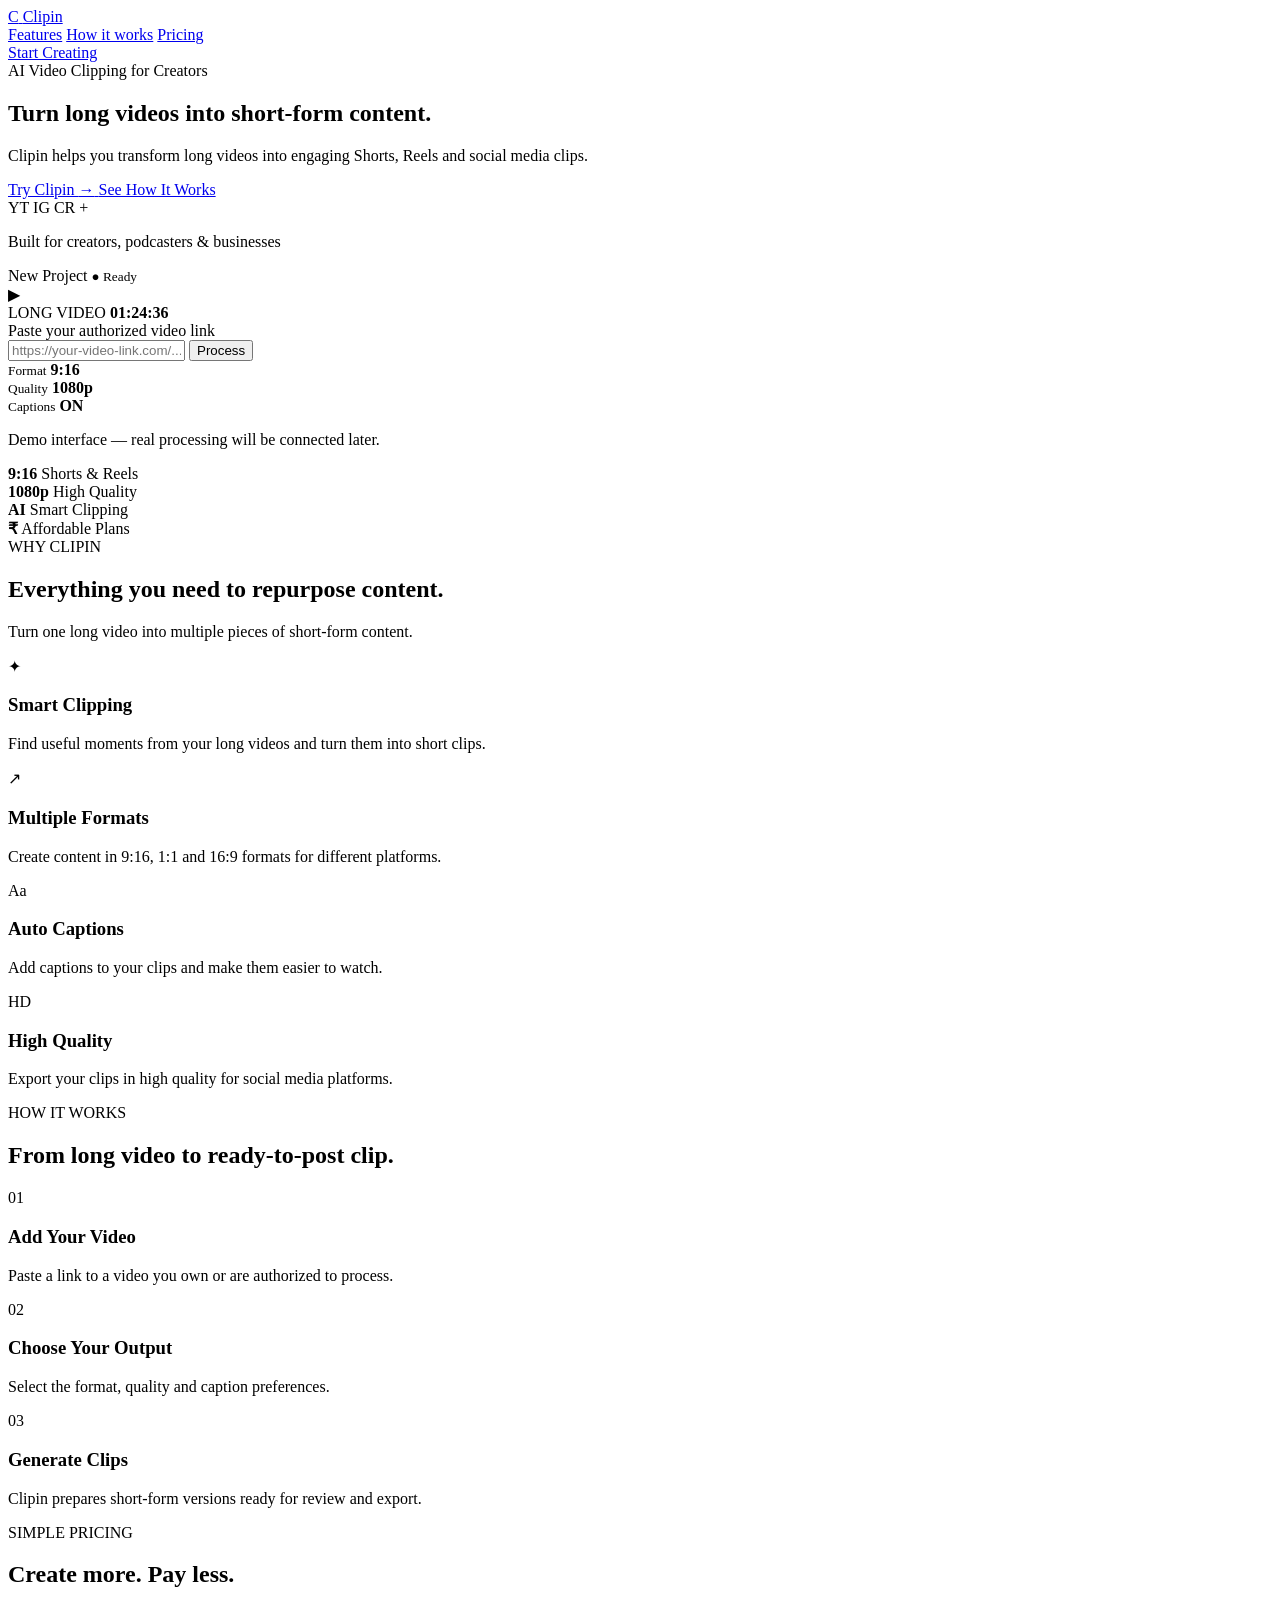
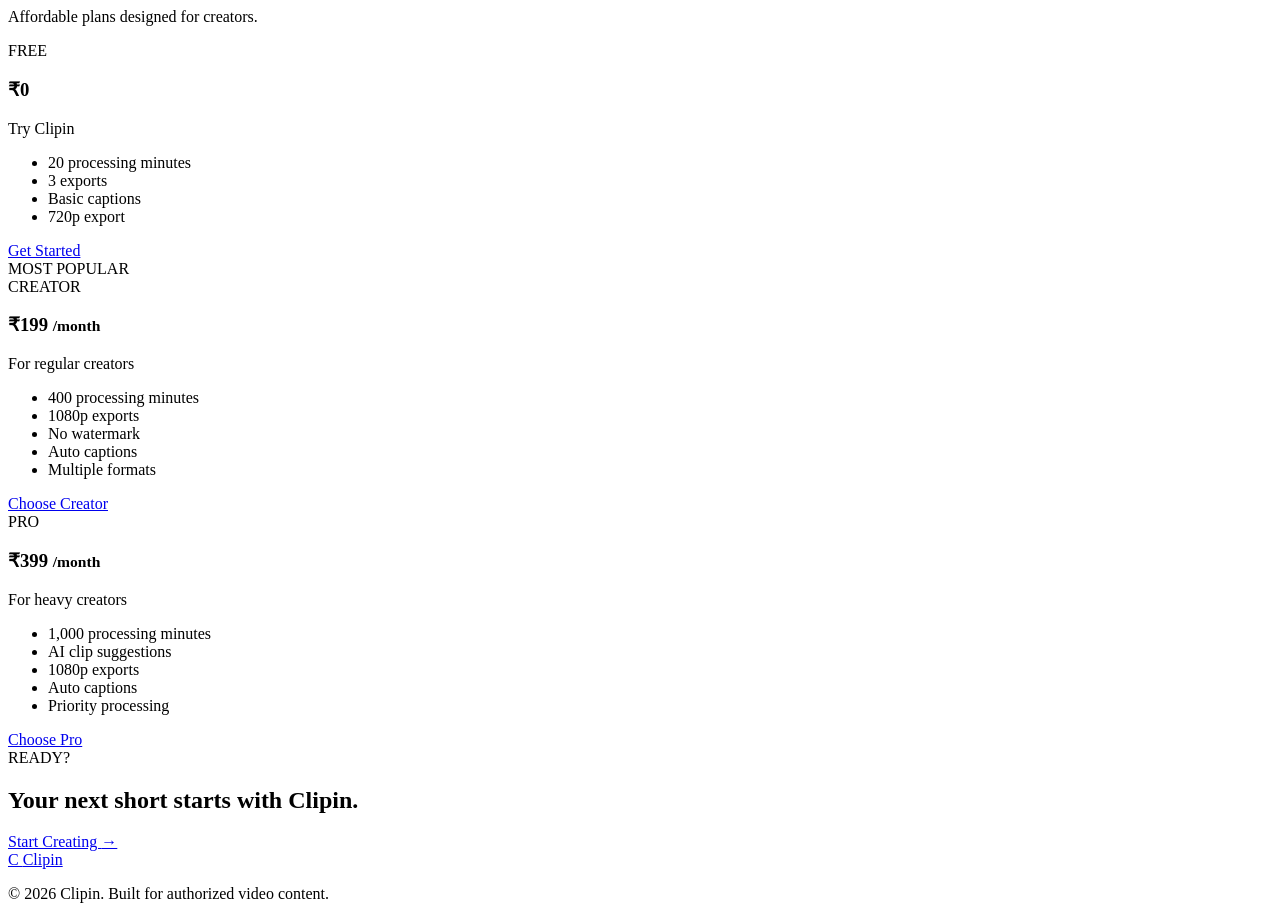
==== index.html @ d1d2505f "Create index.html" ====
<!DOCTYPE html>
<html lang="en">
<head>
  <meta charset="UTF-8">
  <meta name="viewport" content="width=device-width, initial-scale=1.0">

  <title>Clipin — Turn Long Videos Into Short Clips</title>

  <meta
    name="description"
    content="Clipin helps creators turn long videos into engaging short-form content."
  >

  <link rel="preconnect" href="https://fonts.googleapis.com">
  <link rel="preconnect" href="https://fonts.gstatic.com" crossorigin>

  <link
    href="https://fonts.googleapis.com/css2?family=Inter:wght@400;500;600;700;800&display=swap"
    rel="stylesheet"
  >

  <link rel="stylesheet" href="style.css">
</head>

<body>

  <!-- NAVBAR -->
  <header class="navbar">

    <a href="#" class="logo">
      <span class="logo-icon">C</span>
      <span>Clipin</span>
    </a>

    <nav class="nav-links">
      <a href="#features">Features</a>
      <a href="#how-it-works">How it works</a>
      <a href="#pricing">Pricing</a>
    </nav>

    <a href="#start" class="nav-button">
      Start Creating
    </a>

  </header>


  <!-- HERO -->
  <main>

    <section class="hero" id="start">

      <div class="glow glow-1"></div>
      <div class="glow glow-2"></div>

      <div class="hero-content">

        <div class="badge">
          <span></span>
          AI Video Clipping for Creators
        </div>

        <h1>
          Turn long videos into
          <span>short-form content.</span>
        </h1>

        <p>
          Clipin helps you transform long videos into engaging
          Shorts, Reels and social media clips.
        </p>

        <div class="hero-buttons">

          <a href="#demo" class="btn btn-primary">
            Try Clipin
            <span>→</span>
          </a>

          <a href="#how-it-works" class="btn btn-secondary">
            See How It Works
          </a>

        </div>

        <div class="trust">

          <div class="mini-users">
            <span>YT</span>
            <span>IG</span>
            <span>CR</span>
            <span>+</span>
          </div>

          <p>
            Built for creators, podcasters & businesses
          </p>

        </div>

      </div>


      <!-- DEMO CARD -->
      <div class="demo-card" id="demo">

        <div class="window-header">

          <div class="window-dots">
            <i></i>
            <i></i>
            <i></i>
          </div>

          <span>New Project</span>

          <small>
            ● Ready
          </small>

        </div>


        <div class="video-box">

          <div class="play-button">
            ▶
          </div>

          <span>LONG VIDEO</span>

          <strong>
            01:24:36
          </strong>

        </div>


        <div class="video-controls">

          <label>
            Paste your authorized video link
          </label>

          <div class="input-box">

            <input
              type="text"
              id="videoLink"
              placeholder="https://your-video-link.com/..."
            >

            <button onclick="processDemo()">
              Process
            </button>

          </div>


          <div class="options">

            <div>
              <small>Format</small>
              <strong>9:16</strong>
            </div>

            <div>
              <small>Quality</small>
              <strong>1080p</strong>
            </div>

            <div>
              <small>Captions</small>
              <strong>ON</strong>
            </div>

          </div>

        </div>

        <p class="demo-message" id="demoMessage">
          Demo interface — real processing will be connected later.
        </p>

      </div>

    </section>


    <!-- STATS -->

    <section class="stats">

      <div>
        <strong>9:16</strong>
        <span>Shorts & Reels</span>
      </div>

      <div>
        <strong>1080p</strong>
        <span>High Quality</span>
      </div>

      <div>
        <strong>AI</strong>
        <span>Smart Clipping</span>
      </div>

      <div>
        <strong>₹</strong>
        <span>Affordable Plans</span>
      </div>

    </section>


    <!-- FEATURES -->

    <section class="section" id="features">

      <div class="section-heading">

        <span class="eyebrow">
          WHY CLIPIN
        </span>

        <h2>
          Everything you need to repurpose content.
        </h2>

        <p>
          Turn one long video into multiple pieces of
          short-form content.
        </p>

      </div>


      <div class="feature-grid">

        <article class="feature-card">

          <div class="feature-icon">
            ✦
          </div>

          <h3>
            Smart Clipping
          </h3>

          <p>
            Find useful moments from your long videos
            and turn them into short clips.
          </p>

        </article>


        <article class="feature-card">

          <div class="feature-icon">
            ↗
          </div>

          <h3>
            Multiple Formats
          </h3>

          <p>
            Create content in 9:16, 1:1 and 16:9 formats
            for different platforms.
          </p>

        </article>


        <article class="feature-card">

          <div class="feature-icon">
            Aa
          </div>

          <h3>
            Auto Captions
          </h3>

          <p>
            Add captions to your clips and make them
            easier to watch.
          </p>

        </article>


        <article class="feature-card">

          <div class="feature-icon">
            HD
          </div>

          <h3>
            High Quality
          </h3>

          <p>
            Export your clips in high quality for
            social media platforms.
          </p>

        </article>

      </div>

    </section>


    <!-- HOW IT WORKS -->

    <section class="section workflow" id="how-it-works">

      <div class="section-heading">

        <span class="eyebrow">
          HOW IT WORKS
        </span>

        <h2>
          From long video to ready-to-post clip.
        </h2>

      </div>


      <div class="steps">

        <div class="step">

          <span>01</span>

          <h3>
            Add Your Video
          </h3>

          <p>
            Paste a link to a video you own or are
            authorized to process.
          </p>

        </div>


        <div class="step">

          <span>02</span>

          <h3>
            Choose Your Output
          </h3>

          <p>
            Select the format, quality and caption
            preferences.
          </p>

        </div>


        <div class="step">

          <span>03</span>

          <h3>
            Generate Clips
          </h3>

          <p>
            Clipin prepares short-form versions
            ready for review and export.
          </p>

        </div>

      </div>

    </section>


    <!-- PRICING -->

    <section class="section pricing" id="pricing">

      <div class="section-heading">

        <span class="eyebrow">
          SIMPLE PRICING
        </span>

        <h2>
          Create more. Pay less.
        </h2>

        <p>
          Affordable plans designed for creators.
        </p>

      </div>


      <div class="pricing-grid">


        <!-- FREE -->

        <article class="price-card">

          <span>
            FREE
          </span>

          <h3>
            ₹0
          </h3>

          <p>
            Try Clipin
          </p>

          <ul>
            <li>20 processing minutes</li>
            <li>3 exports</li>
            <li>Basic captions</li>
            <li>720p export</li>
          </ul>

          <a href="#start">
            Get Started
          </a>

        </article>


        <!-- CREATOR -->

        <article class="price-card featured">

          <div class="popular">
            MOST POPULAR
          </div>

          <span>
            CREATOR
          </span>

          <h3>
            ₹199
            <small>/month</small>
          </h3>

          <p>
            For regular creators
          </p>

          <ul>
            <li>400 processing minutes</li>
            <li>1080p exports</li>
            <li>No watermark</li>
            <li>Auto captions</li>
            <li>Multiple formats</li>
          </ul>

          <a href="#start">
            Choose Creator
          </a>

        </article>


        <!-- PRO -->

        <article class="price-card">

          <span>
            PRO
          </span>

          <h3>
            ₹399
            <small>/month</small>
          </h3>

          <p>
            For heavy creators
          </p>

          <ul>
            <li>1,000 processing minutes</li>
            <li>AI clip suggestions</li>
            <li>1080p exports</li>
            <li>Auto captions</li>
            <li>Priority processing</li>
          </ul>

          <a href="#start">
            Choose Pro
          </a>

        </article>

      </div>

    </section>


    <!-- FINAL CTA -->

    <section class="final-cta">

      <div>

        <span class="eyebrow">
          READY?
        </span>

        <h2>
          Your next short starts with Clipin.
        </h2>

      </div>

      <a href="#start" class="btn btn-primary">
        Start Creating
        <span>→</span>
      </a>

    </section>

  </main>


  <!-- FOOTER -->

  <footer>

    <a href="#" class="logo">
      <span class="logo-icon">
        C
      </span>

      <span>
        Clipin
      </span>
    </a>

    <p>
      © 2026 Clipin. Built for authorized video content.
    </p>

  </footer>


  <script src="script.js"></script>

</body>
</html>
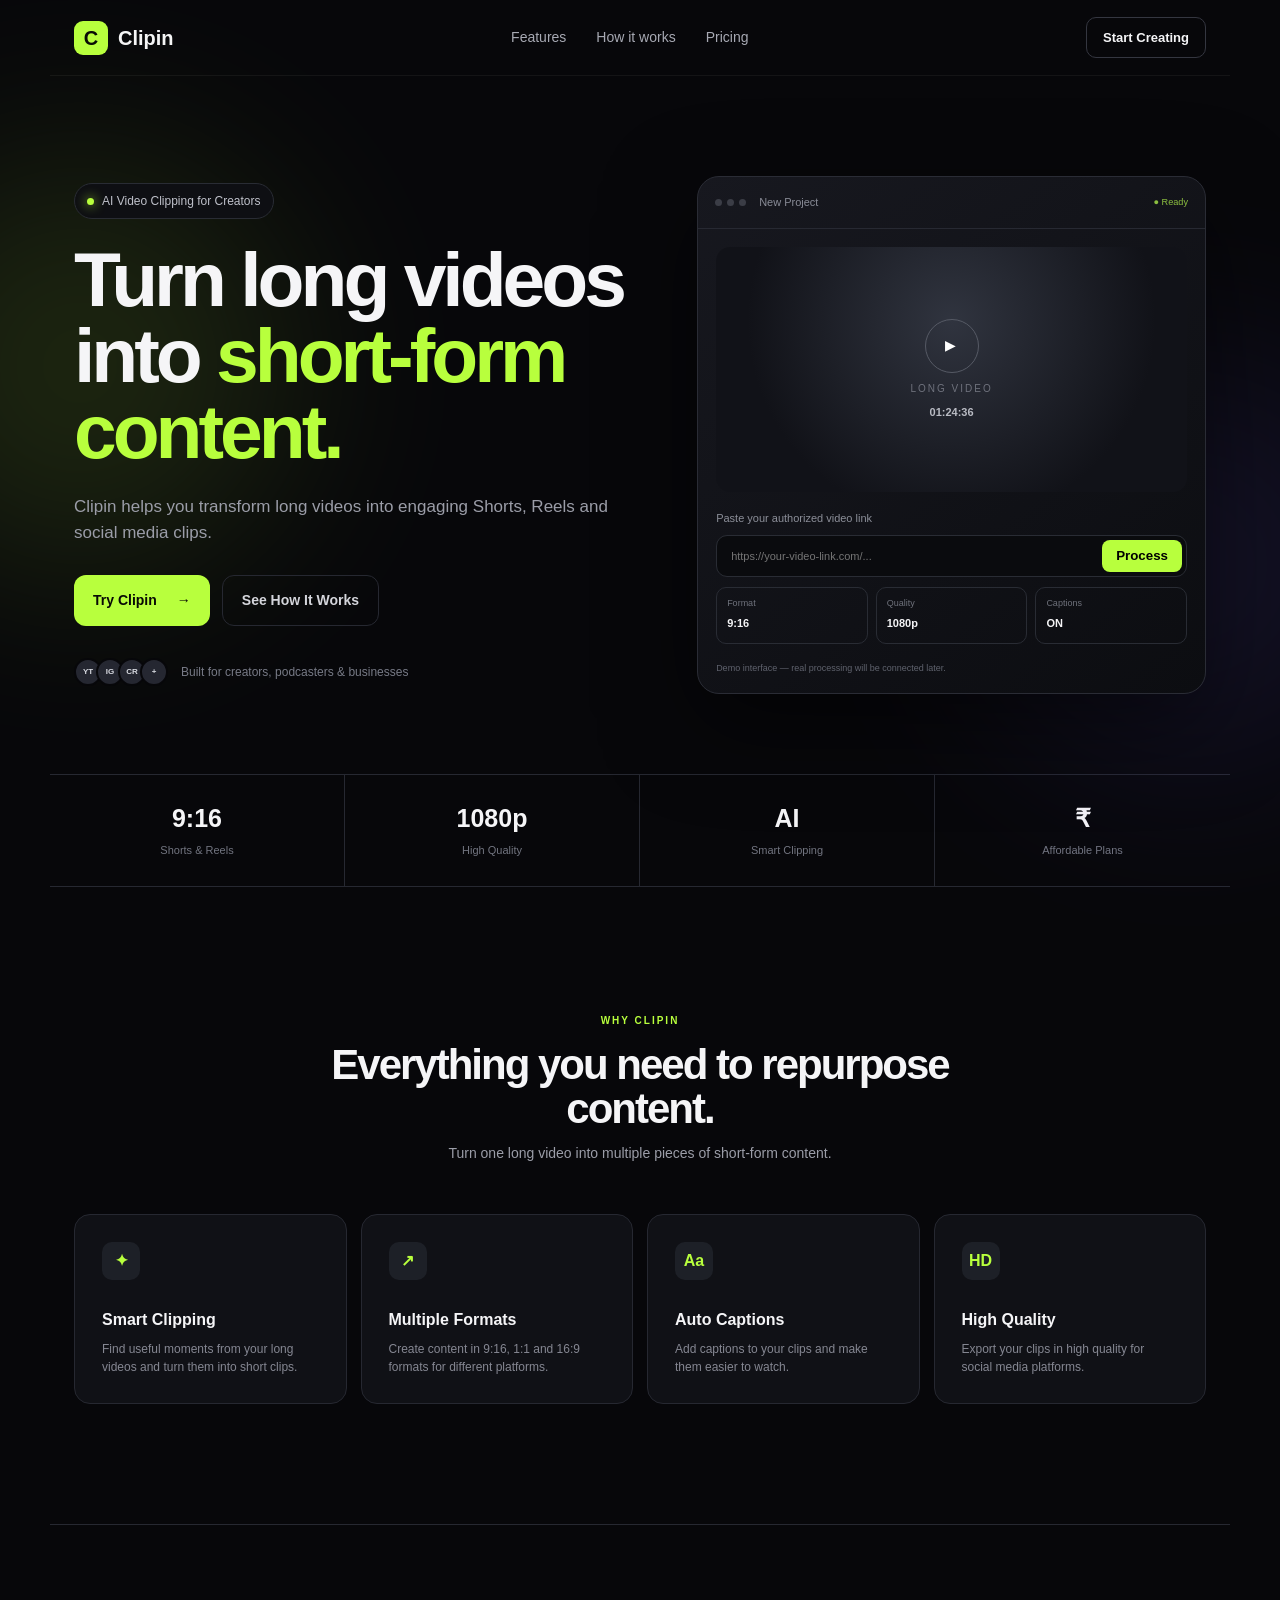
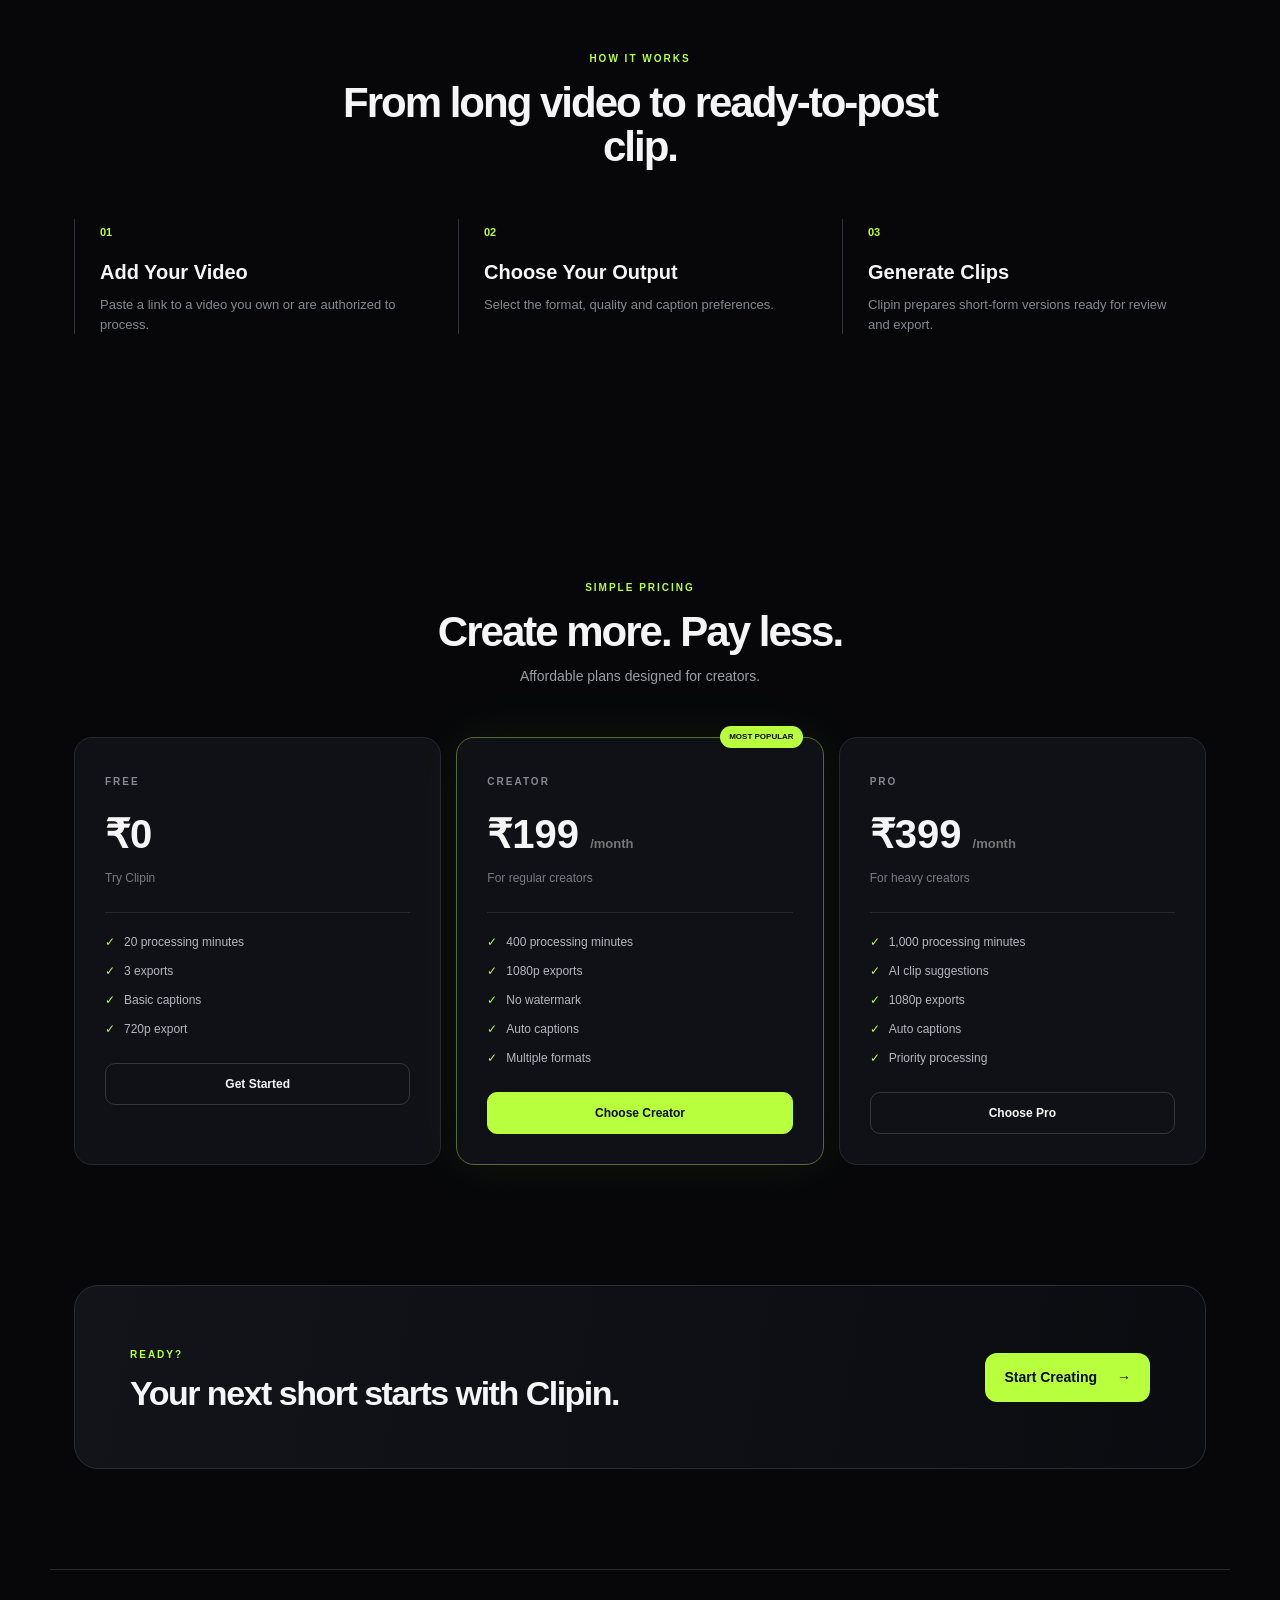
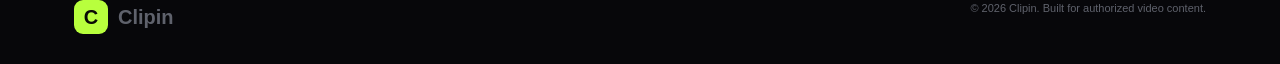
==== commit 04bae75e: "Update index.html" ====
--- a/index.html
+++ b/index.html
@@ -72,7 +72,7 @@
 
         <div class="hero-buttons">
 
-          <a href="#demo" class="btn btn-primary">
+          <a href="dashboard.html" class="btn btn-primary">
             Try Clipin
             <span>→</span>
           </a>
--- a/style.css
+++ b/style.css
@@ -0,0 +1,955 @@
+* {
+  box-sizing: border-box;
+  margin: 0;
+  padding: 0;
+}
+
+:root {
+  --bg: #07070a;
+  --card: #101116;
+  --card2: #15161d;
+  --text: #f5f5f7;
+  --muted: #9b9da8;
+  --border: #262831;
+  --green: #b8ff3d;
+  --green-dark: #8fdc18;
+}
+
+html {
+  scroll-behavior: smooth;
+}
+
+body {
+  font-family: "Inter", sans-serif;
+  background: var(--bg);
+  color: var(--text);
+  line-height: 1.5;
+  overflow-x: hidden;
+}
+
+a {
+  text-decoration: none;
+  color: inherit;
+}
+
+
+/* NAVBAR */
+
+.navbar {
+  height: 76px;
+  max-width: 1180px;
+  margin: auto;
+  padding: 0 24px;
+
+  display: flex;
+  align-items: center;
+  justify-content: space-between;
+
+  border-bottom: 1px solid rgba(255,255,255,.05);
+}
+
+.logo {
+  display: flex;
+  align-items: center;
+  gap: 10px;
+
+  font-size: 20px;
+  font-weight: 800;
+}
+
+.logo-icon {
+  width: 34px;
+  height: 34px;
+
+  display: grid;
+  place-items: center;
+
+  background: var(--green);
+  color: #080a05;
+
+  border-radius: 9px;
+
+  font-weight: 900;
+}
+
+.nav-links {
+  display: flex;
+  gap: 30px;
+
+  color: #a7a9b3;
+  font-size: 14px;
+}
+
+.nav-links a:hover {
+  color: white;
+}
+
+.nav-button {
+  border: 1px solid #343640;
+  border-radius: 10px;
+
+  padding: 10px 16px;
+
+  font-size: 13px;
+  font-weight: 700;
+}
+
+
+/* HERO */
+
+.hero {
+  max-width: 1180px;
+  min-height: 680px;
+
+  margin: auto;
+  padding: 100px 24px 80px;
+
+  display: grid;
+  grid-template-columns: 1fr .92fr;
+
+  gap: 70px;
+  align-items: center;
+
+  position: relative;
+}
+
+.glow {
+  position: absolute;
+
+  width: 420px;
+  height: 420px;
+
+  border-radius: 50%;
+
+  filter: blur(100px);
+
+  opacity: .12;
+
+  pointer-events: none;
+}
+
+.glow-1 {
+  background: var(--green);
+  left: -180px;
+  top: 80px;
+}
+
+.glow-2 {
+  background: #6c5ce7;
+  right: -170px;
+  bottom: 0;
+}
+
+.hero-content {
+  position: relative;
+  z-index: 1;
+}
+
+.badge {
+  display: inline-flex;
+  align-items: center;
+  gap: 8px;
+
+  padding: 8px 12px;
+
+  border: 1px solid #292c34;
+  border-radius: 100px;
+
+  background: #0e0f13;
+
+  color: #bfc1ca;
+
+  font-size: 12px;
+
+  margin-bottom: 22px;
+}
+
+.badge span {
+  width: 7px;
+  height: 7px;
+
+  border-radius: 50%;
+
+  background: var(--green);
+
+  box-shadow: 0 0 12px var(--green);
+}
+
+h1 {
+  font-size: clamp(48px, 6vw, 78px);
+
+  line-height: .99;
+
+  letter-spacing: -4px;
+
+  max-width: 700px;
+}
+
+h1 span {
+  color: var(--green);
+}
+
+.hero-content > p {
+  max-width: 580px;
+
+  margin: 25px 0 30px;
+
+  color: var(--muted);
+
+  font-size: 17px;
+}
+
+.hero-buttons {
+  display: flex;
+  gap: 12px;
+
+  flex-wrap: wrap;
+}
+
+.btn {
+  display: inline-flex;
+  align-items: center;
+  gap: 20px;
+
+  padding: 14px 19px;
+
+  border-radius: 12px;
+
+  font-size: 14px;
+  font-weight: 700;
+}
+
+.btn-primary {
+  background: var(--green);
+  color: #080a05;
+}
+
+.btn-primary:hover {
+  background: #c9ff67;
+}
+
+.btn-secondary {
+  border: 1px solid var(--border);
+  color: #d4d5db;
+}
+
+.trust {
+  display: flex;
+  align-items: center;
+  gap: 13px;
+
+  margin-top: 32px;
+
+  color: #777a86;
+
+  font-size: 12px;
+}
+
+.mini-users {
+  display: flex;
+}
+
+.mini-users span {
+  width: 28px;
+  height: 28px;
+
+  margin-left: -6px;
+
+  border: 2px solid var(--bg);
+
+  border-radius: 50%;
+
+  display: grid;
+  place-items: center;
+
+  background: #252731;
+
+  color: #d9dbe2;
+
+  font-size: 8px;
+  font-weight: 800;
+}
+
+.mini-users span:first-child {
+  margin-left: 0;
+}
+
+
+/* DEMO CARD */
+
+.demo-card {
+  position: relative;
+
+  background: linear-gradient(
+    145deg,
+    #17181f,
+    #0c0d11
+  );
+
+  border: 1px solid #2a2c35;
+
+  border-radius: 22px;
+
+  overflow: hidden;
+
+  box-shadow: 0 30px 90px rgba(0,0,0,.5);
+}
+
+.window-header {
+  height: 52px;
+
+  padding: 0 17px;
+
+  display: flex;
+  align-items: center;
+
+  gap: 13px;
+
+  border-bottom: 1px solid #272932;
+
+  color: #898c97;
+
+  font-size: 11px;
+}
+
+.window-header small {
+  margin-left: auto;
+  color: #8cbf40;
+}
+
+.window-dots {
+  display: flex;
+  gap: 5px;
+}
+
+.window-dots i {
+  width: 7px;
+  height: 7px;
+
+  border-radius: 50%;
+
+  background: #3b3d46;
+}
+
+.video-box {
+  height: 245px;
+
+  margin: 18px;
+
+  border-radius: 14px;
+
+  background:
+    radial-gradient(
+      circle at 50% 30%,
+      #30343f,
+      #111218 70%
+    );
+
+  display: flex;
+  flex-direction: column;
+
+  align-items: center;
+  justify-content: center;
+
+  gap: 8px;
+
+  color: #6f727d;
+
+  font-size: 10px;
+
+  letter-spacing: 2px;
+}
+
+.play-button {
+  width: 54px;
+  height: 54px;
+
+  border: 1px solid #565a65;
+
+  border-radius: 50%;
+
+  display: grid;
+  place-items: center;
+
+  color: white;
+
+  font-size: 14px;
+}
+
+.video-box strong {
+  font-size: 11px;
+
+  letter-spacing: 0;
+
+  color: #b9bbc3;
+}
+
+.video-controls {
+  padding: 0 18px 18px;
+}
+
+.video-controls label {
+  display: block;
+
+  color: #8c8f99;
+
+  font-size: 11px;
+
+  margin-bottom: 8px;
+}
+
+.input-box {
+  display: flex;
+
+  padding: 4px;
+
+  background: #0a0b0e;
+
+  border: 1px solid #292c34;
+
+  border-radius: 11px;
+}
+
+.input-box input {
+  width: 100%;
+
+  background: transparent;
+
+  border: 0;
+  outline: 0;
+
+  color: white;
+
+  padding: 10px;
+
+  font-size: 11px;
+}
+
+.input-box button {
+  border: 0;
+
+  background: var(--green);
+
+  font-weight: 800;
+
+  border-radius: 8px;
+
+  padding: 0 14px;
+
+  cursor: pointer;
+}
+
+.options {
+  display: grid;
+
+  grid-template-columns: repeat(3,1fr);
+
+  gap: 8px;
+
+  margin-top: 10px;
+}
+
+.options div {
+  border: 1px solid #292c34;
+
+  border-radius: 10px;
+
+  padding: 9px 10px;
+}
+
+.options small {
+  display: block;
+
+  color: #6e717b;
+
+  font-size: 9px;
+}
+
+.options strong {
+  font-size: 11px;
+}
+
+.demo-message {
+  padding: 0 18px 17px;
+
+  font-size: 9px;
+
+  color: #5f626d;
+}
+
+
+/* STATS */
+
+.stats {
+  max-width: 1180px;
+
+  margin: auto;
+
+  display: grid;
+
+  grid-template-columns: repeat(4,1fr);
+
+  border-top: 1px solid var(--border);
+  border-bottom: 1px solid var(--border);
+}
+
+.stats div {
+  padding: 25px;
+
+  text-align: center;
+
+  border-right: 1px solid var(--border);
+}
+
+.stats div:last-child {
+  border-right: none;
+}
+
+.stats strong {
+  display: block;
+
+  font-size: 25px;
+}
+
+.stats span {
+  color: #727580;
+
+  font-size: 11px;
+}
+
+
+/* SECTIONS */
+
+.section {
+  max-width: 1180px;
+
+  margin: auto;
+
+  padding: 120px 24px;
+}
+
+.section-heading {
+  max-width: 650px;
+
+  margin: 0 auto 50px;
+
+  text-align: center;
+}
+
+.eyebrow {
+  color: var(--green);
+
+  font-size: 10px;
+
+  font-weight: 800;
+
+  letter-spacing: 2px;
+}
+
+.section-heading h2 {
+  margin: 12px 0;
+
+  font-size: 42px;
+
+  line-height: 1.05;
+
+  letter-spacing: -2px;
+}
+
+.section-heading p {
+  color: var(--muted);
+
+  font-size: 14px;
+}
+
+
+/* FEATURES */
+
+.feature-grid {
+  display: grid;
+
+  grid-template-columns: repeat(4,1fr);
+
+  gap: 14px;
+}
+
+.feature-card {
+  background: var(--card);
+
+  border: 1px solid var(--border);
+
+  padding: 27px;
+
+  border-radius: 16px;
+}
+
+.feature-icon {
+  width: 38px;
+  height: 38px;
+
+  border-radius: 10px;
+
+  background: #1d2027;
+
+  color: var(--green);
+
+  display: grid;
+  place-items: center;
+
+  font-weight: 800;
+
+  margin-bottom: 28px;
+}
+
+.feature-card h3 {
+  font-size: 16px;
+
+  margin-bottom: 8px;
+}
+
+.feature-card p {
+  color: #858792;
+
+  font-size: 12px;
+}
+
+
+/* WORKFLOW */
+
+.workflow {
+  border-top: 1px solid var(--border);
+}
+
+.steps {
+  display: grid;
+
+  grid-template-columns: repeat(3,1fr);
+
+  gap: 20px;
+}
+
+.step {
+  border-left: 1px solid #30323b;
+
+  padding: 0 25px;
+}
+
+.step span {
+  color: var(--green);
+
+  font-size: 11px;
+
+  font-weight: 800;
+}
+
+.step h3 {
+  margin: 14px 0 8px;
+
+  font-size: 20px;
+}
+
+.step p {
+  color: #858792;
+
+  font-size: 13px;
+}
+
+
+/* PRICING */
+
+.pricing-grid {
+  display: grid;
+
+  grid-template-columns: repeat(3,1fr);
+
+  gap: 15px;
+}
+
+.price-card {
+  position: relative;
+
+  background: var(--card);
+
+  border: 1px solid var(--border);
+
+  border-radius: 18px;
+
+  padding: 30px;
+}
+
+.price-card.featured {
+  border-color: #526d2b;
+
+  box-shadow:
+    0 0 50px rgba(184,255,61,.06);
+}
+
+.price-card > span {
+  color: #858792;
+
+  font-size: 10px;
+
+  font-weight: 800;
+
+  letter-spacing: 2px;
+}
+
+.price-card h3 {
+  font-size: 40px;
+
+  margin: 12px 0 5px;
+}
+
+.price-card h3 small {
+  color: #777;
+
+  font-size: 13px;
+}
+
+.price-card > p {
+  color: #777a84;
+
+  font-size: 12px;
+
+  margin-bottom: 25px;
+}
+
+.price-card ul {
+  list-style: none;
+
+  border-top: 1px solid var(--border);
+
+  padding-top: 20px;
+
+  display: grid;
+
+  gap: 11px;
+
+  color: #b5b7c0;
+
+  font-size: 12px;
+}
+
+.price-card li::before {
+  content: "✓";
+
+  color: var(--green);
+
+  margin-right: 9px;
+}
+
+.price-card a {
+  display: block;
+
+  margin-top: 25px;
+
+  padding: 11px;
+
+  border: 1px solid #343640;
+
+  border-radius: 10px;
+
+  text-align: center;
+
+  font-size: 12px;
+
+  font-weight: 700;
+}
+
+.price-card.featured a {
+  background: var(--green);
+
+  color: #090b06;
+
+  border-color: var(--green);
+}
+
+.popular {
+  position: absolute;
+
+  top: -12px;
+  right: 20px;
+
+  padding: 5px 9px;
+
+  background: var(--green);
+
+  color: #080a05;
+
+  border-radius: 20px;
+
+  font-size: 8px;
+
+  font-weight: 900;
+}
+
+
+/* FINAL CTA */
+
+.final-cta {
+  max-width: 1132px;
+
+  margin: 0 auto 100px;
+
+  padding: 55px;
+
+  border: 1px solid #2a2d35;
+
+  border-radius: 24px;
+
+  background:
+    linear-gradient(
+      100deg,
+      #12141a,
+      #0b0c10
+    );
+
+  display: flex;
+
+  justify-content: space-between;
+
+  align-items: center;
+
+  gap: 30px;
+}
+
+.final-cta h2 {
+  max-width: 600px;
+
+  margin-top: 10px;
+
+  font-size: 34px;
+
+  line-height: 1.1;
+
+  letter-spacing: -1.5px;
+}
+
+
+/* FOOTER */
+
+footer {
+  max-width: 1180px;
+
+  margin: auto;
+
+  padding: 30px 24px;
+
+  border-top: 1px solid var(--border);
+
+  display: flex;
+
+  justify-content: space-between;
+
+  color: #5f626c;
+
+  font-size: 11px;
+}
+
+
+/* RESPONSIVE */
+
+@media(max-width:850px) {
+
+  .nav-links {
+    display: none;
+  }
+
+  .hero {
+    grid-template-columns: 1fr;
+
+    padding-top: 70px;
+
+    gap: 45px;
+  }
+
+  .feature-grid {
+    grid-template-columns: 1fr 1fr;
+  }
+
+  .stats {
+    grid-template-columns: 1fr 1fr;
+  }
+
+  .stats div:nth-child(2) {
+    border-right: 0;
+  }
+
+  .pricing-grid {
+    grid-template-columns: 1fr;
+  }
+
+  .final-cta {
+    margin: 0 20px 70px;
+
+    padding: 35px;
+
+    flex-direction: column;
+
+    align-items: flex-start;
+  }
+
+  .section {
+    padding: 80px 20px;
+  }
+
+  h1 {
+    letter-spacing: -2.5px;
+  }
+}
+
+
+@media(max-width:500px) {
+
+  .navbar {
+    padding: 0 16px;
+  }
+
+  .nav-button {
+    padding: 9px 11px;
+  }
+
+  .hero {
+    padding: 55px 16px;
+  }
+
+  .hero-content > p {
+    font-size: 15px;
+  }
+
+  .demo-card {
+    border-radius: 16px;
+  }
+
+  .video-box {
+    height: 190px;
+  }
+
+  .feature-grid {
+    grid-template-columns: 1fr;
+  }
+
+  .stats div {
+    padding: 20px 10px;
+  }
+
+  .section-heading h2 {
+    font-size: 34px;
+  }
+
+  .final-cta h2 {
+    font-size: 28px;
+  }
+
+  footer {
+    margin: 0 16px;
+
+    padding-left: 0;
+    padding-right: 0;
+
+    flex-direction: column;
+
+    gap: 15px;
+  }
+
+}
